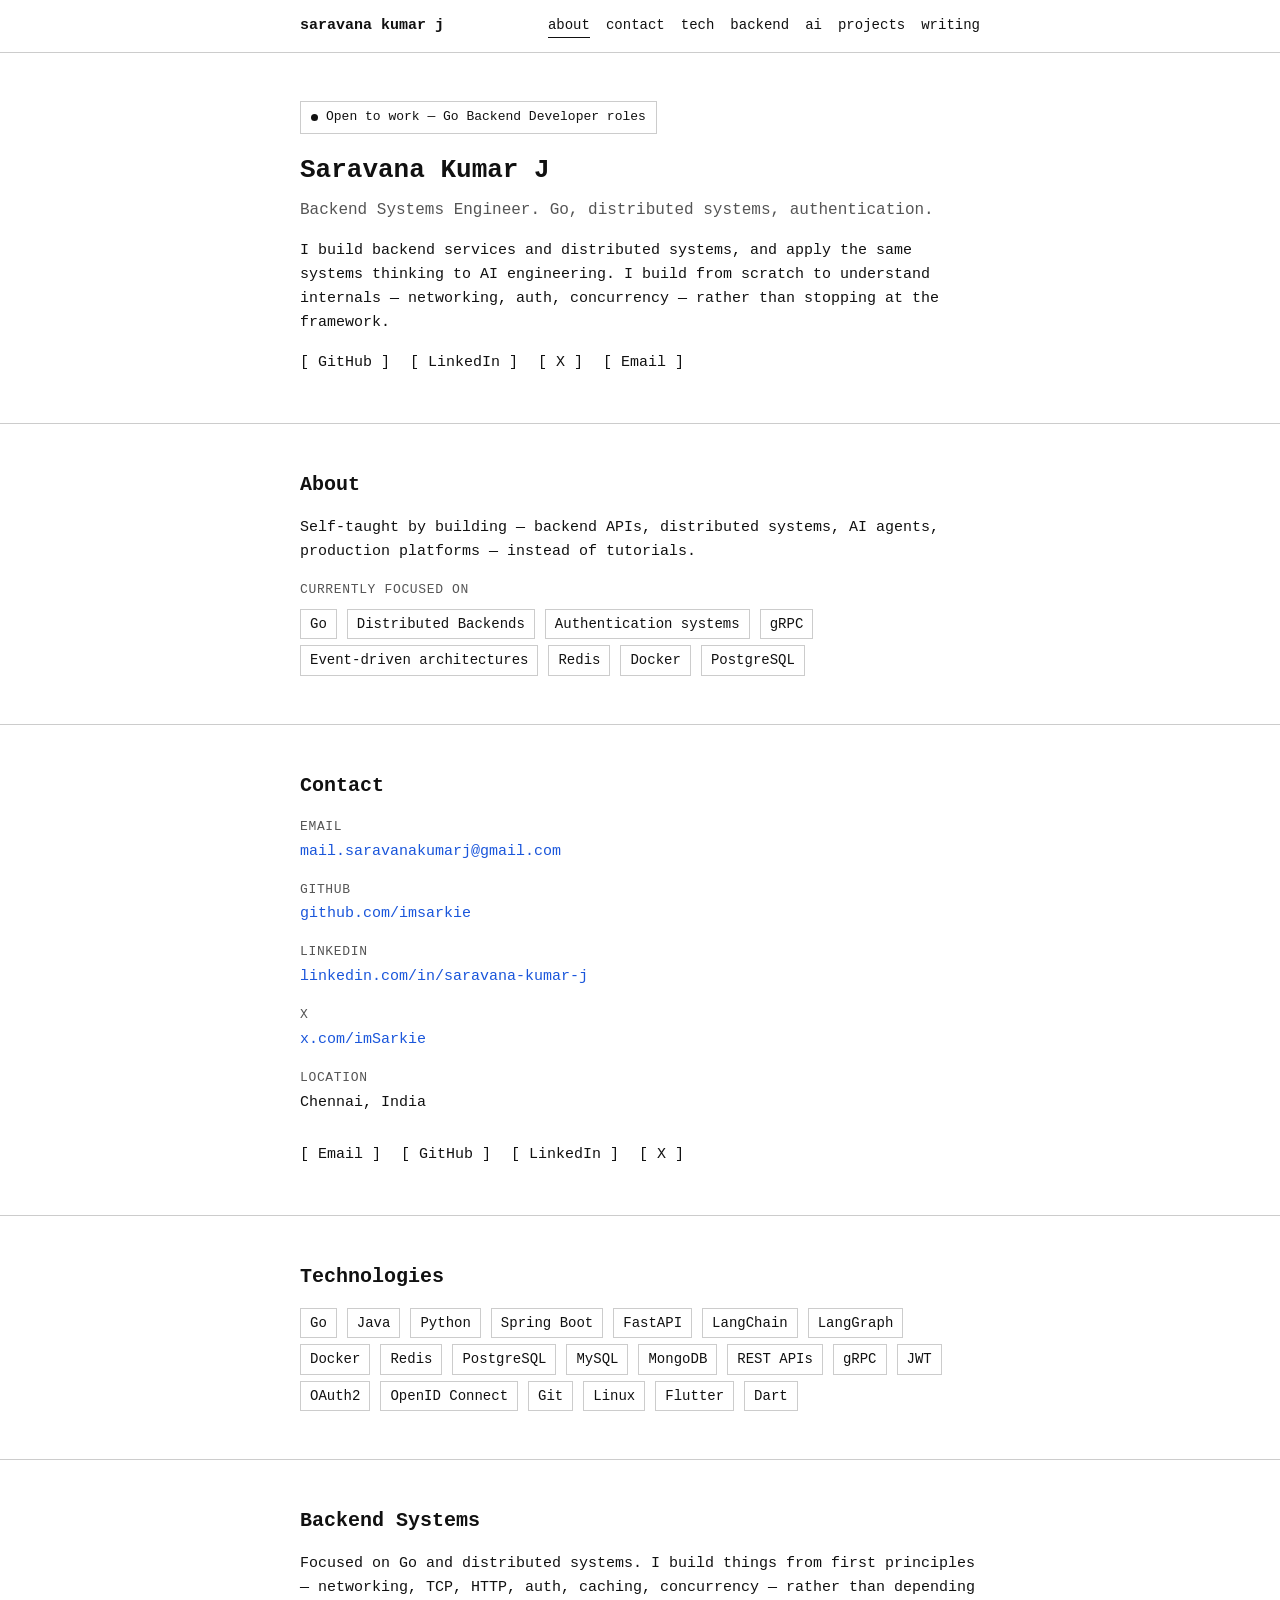
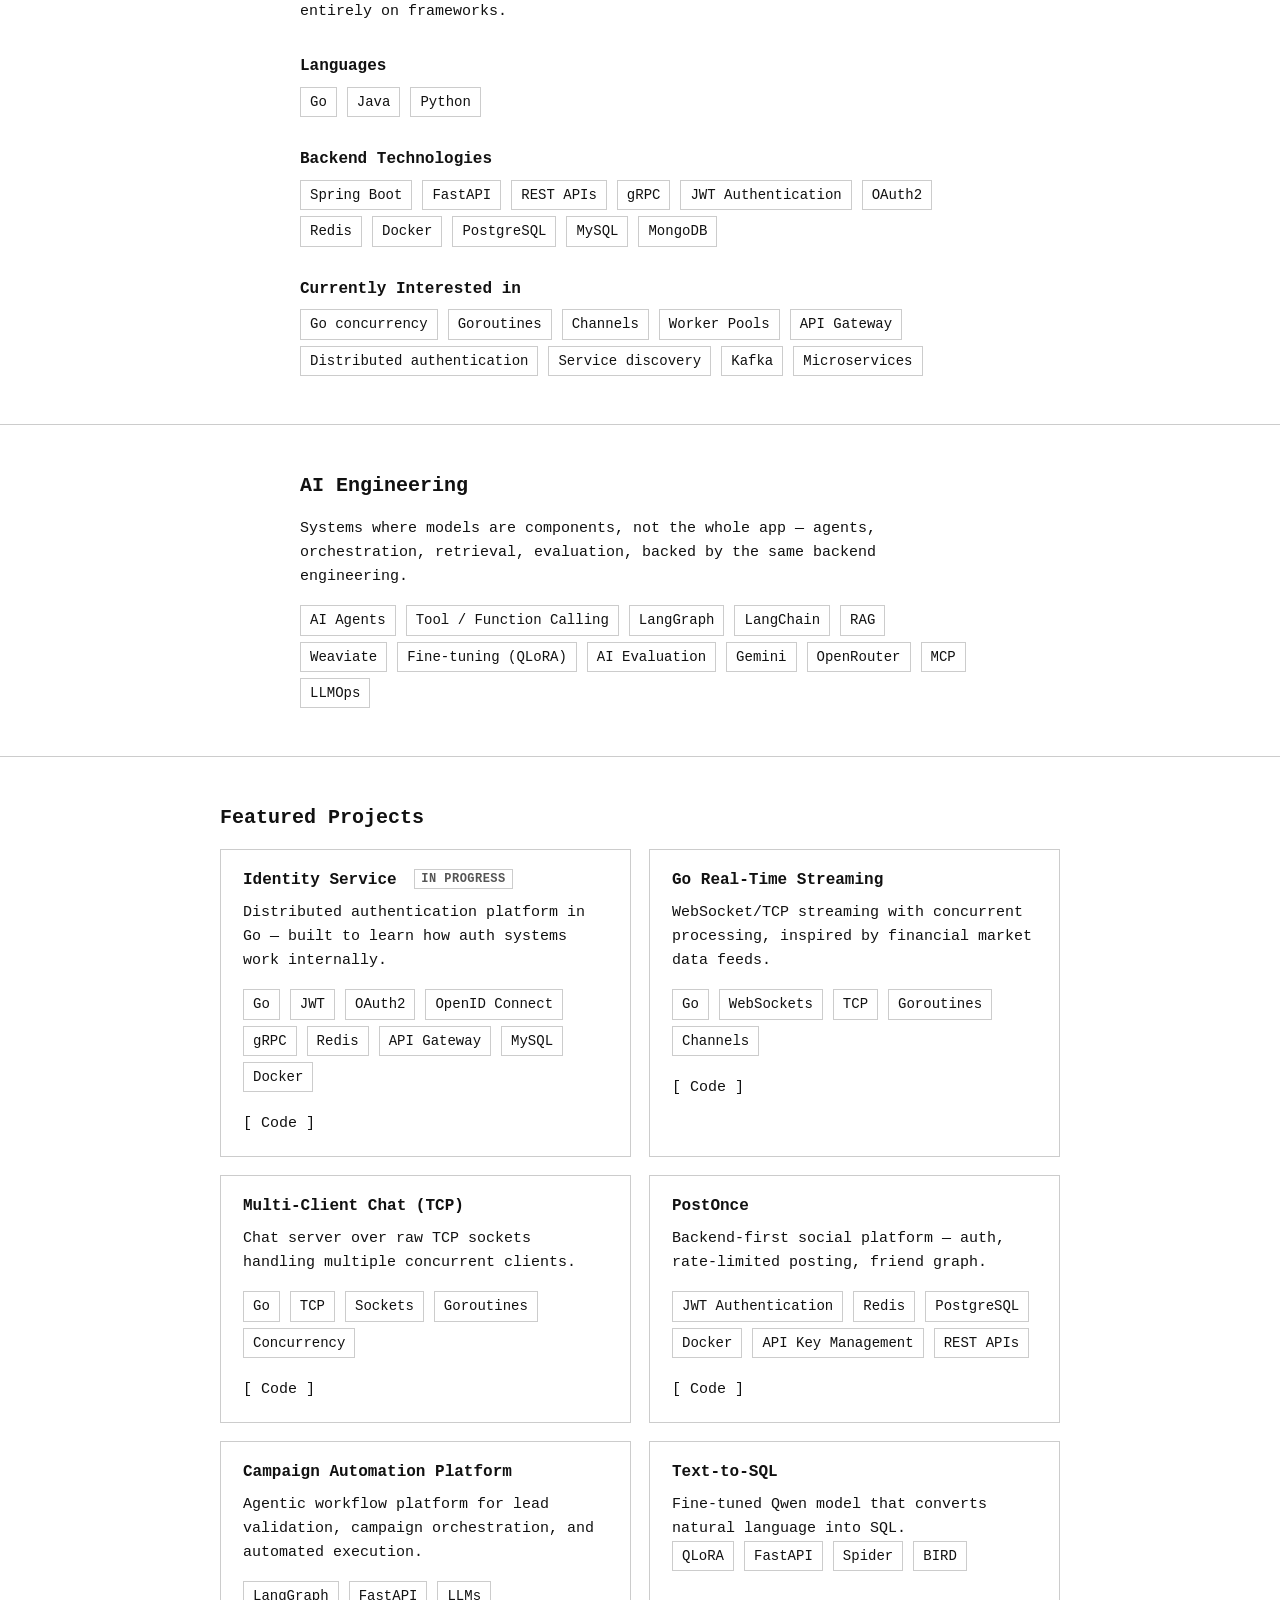
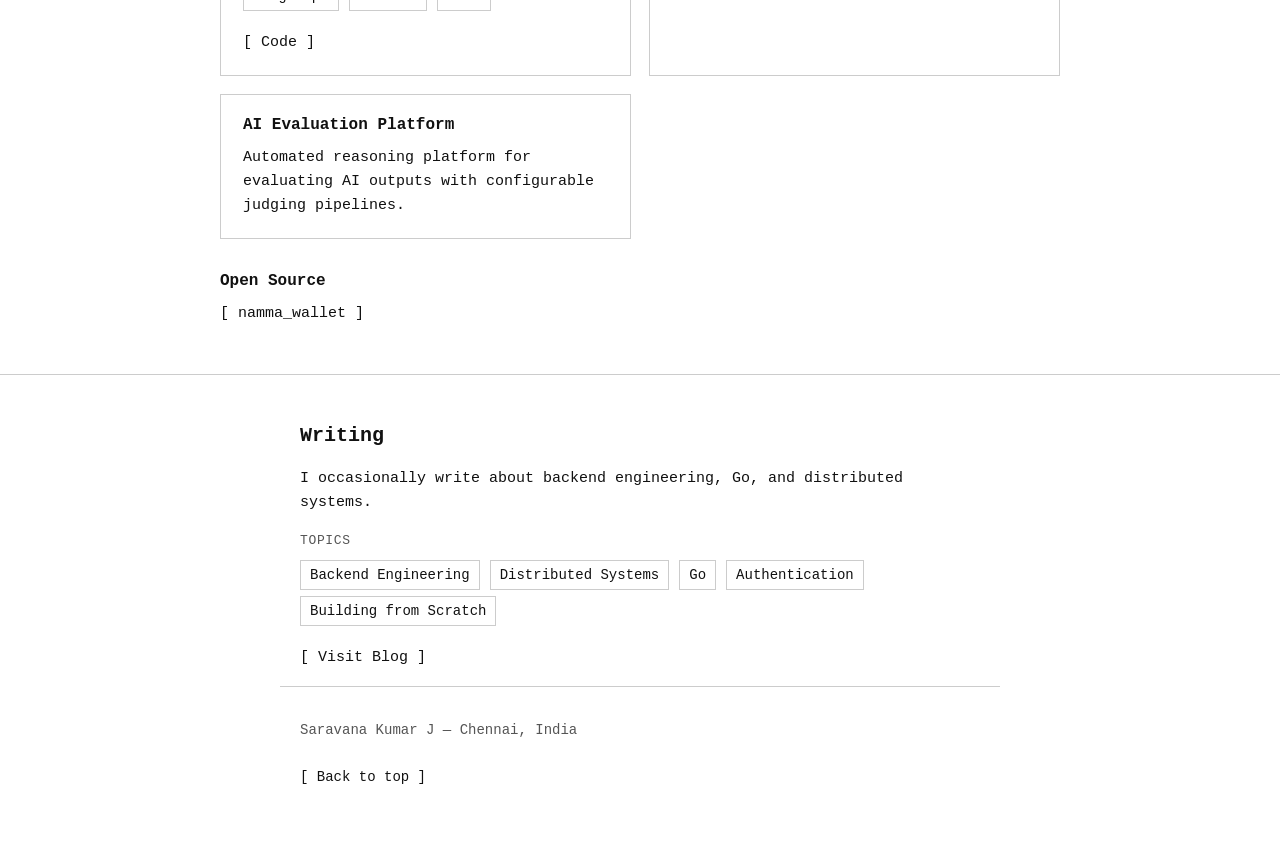
==== index.html @ 68cb5098 "first commit" ====
<!DOCTYPE html>
<html lang="en">
<head>
<meta charset="UTF-8">
<meta name="viewport" content="width=device-width, initial-scale=1.0">
<title>Saravana Kumar J — Go Backend Developer</title>
<meta name="description" content="Saravana Kumar J — Backend Systems Engineer. Open to Go Backend Developer roles.">
<link rel="stylesheet" href="styles.css">
</head>
<body>

<header class="site-header">
  <div class="wrap header-inner">
    <a href="#top" class="logo">saravana kumar j</a>
    <nav class="top-nav">
      <a href="#about">about</a>
      <a href="#contact">contact</a>
      <a href="#technologies">tech</a>
      <a href="#backend">backend</a>
      <a href="#ai-engineering">ai</a>
      <a href="#projects">projects</a>
      <a href="#writing">writing</a>
    </nav>
  </div>
</header>

<main>

  <section id="top" class="hero wrap">
    <p class="status"><span class="dot"></span>Open to work — Go Backend Developer roles</p>
    <h1>Saravana Kumar J</h1>
    <p class="lead">Backend Systems Engineer. Go, distributed systems, authentication.</p>

    <p>I build backend services and distributed systems, and apply the same systems thinking to AI engineering. I build from scratch to understand internals — networking, auth, concurrency — rather than stopping at the framework.</p>

    <p class="btn-row">
      <a class="btn" href="https://github.com/imsarkie" target="_blank" rel="noopener">[ GitHub ]</a>
      <a class="btn" href="https://linkedin.com/in/saravana-kumar-j" target="_blank" rel="noopener">[ LinkedIn ]</a>
      <a class="btn" href="https://x.com/imSarkie" target="_blank" rel="noopener">[ X ]</a>
      <a class="btn" href="mailto:mail.saravanakumarj@gmail.com">[ Email ]</a>
    </p>
  </section>

  <hr>

  <section id="about" class="wrap">
    <h2>About</h2>
    <p>Self-taught by building — backend APIs, distributed systems, AI agents, production platforms — instead of tutorials.</p>

    <p class="section-label">Currently focused on</p>
    <ul class="grid-list">
      <li>Go</li>
      <li>Distributed Backends</li>
      <li>Authentication systems</li>
      <li>gRPC</li>
      <li>Event-driven architectures</li>
      <li>Redis</li>
      <li>Docker</li>
      <li>PostgreSQL</li>
    </ul>
  </section>

  <hr>

  <section id="contact" class="wrap">
    <h2>Contact</h2>

    <dl class="contact-list">
      <dt>Email</dt>
      <dd><a href="mailto:mail.saravanakumarj@gmail.com">mail.saravanakumarj@gmail.com</a></dd>

      <dt>GitHub</dt>
      <dd><a href="https://github.com/imsarkie" target="_blank" rel="noopener">github.com/imsarkie</a></dd>

      <dt>LinkedIn</dt>
      <dd><a href="https://linkedin.com/in/saravana-kumar-j" target="_blank" rel="noopener">linkedin.com/in/saravana-kumar-j</a></dd>

      <dt>X</dt>
      <dd><a href="https://x.com/imSarkie" target="_blank" rel="noopener">x.com/imSarkie</a></dd>

      <dt>Location</dt>
      <dd>Chennai, India</dd>
    </dl>

    <p class="btn-row">
      <a class="btn" href="mailto:mail.saravanakumarj@gmail.com">[ Email ]</a>
      <a class="btn" href="https://github.com/imsarkie" target="_blank" rel="noopener">[ GitHub ]</a>
      <a class="btn" href="https://linkedin.com/in/saravana-kumar-j" target="_blank" rel="noopener">[ LinkedIn ]</a>
      <a class="btn" href="https://x.com/imSarkie" target="_blank" rel="noopener">[ X ]</a>
    </p>
  </section>

  <hr>

  <section id="technologies" class="wrap">
    <h2>Technologies</h2>
    <ul class="grid-list tech-list">
      <li>Go</li>
      <li>Java</li>
      <li>Python</li>
      <li>Spring Boot</li>
      <li>FastAPI</li>
      <li>LangChain</li>
      <li>LangGraph</li>
      <li>Docker</li>
      <li>Redis</li>
      <li>PostgreSQL</li>
      <li>MySQL</li>
      <li>MongoDB</li>
      <li>REST APIs</li>
      <li>gRPC</li>
      <li>JWT</li>
      <li>OAuth2</li>
      <li>OpenID Connect</li>
      <li>Git</li>
      <li>Linux</li>
      <li>Flutter</li>
      <li>Dart</li>
    </ul>
  </section>

  <hr>

  <section id="backend" class="wrap">
    <h2>Backend Systems</h2>
    <p>Focused on Go and distributed systems. I build things from first principles — networking, TCP, HTTP, auth, caching, concurrency — rather than depending entirely on frameworks.</p>

    <h3>Languages</h3>
    <ul class="grid-list">
      <li>Go</li>
      <li>Java</li>
      <li>Python</li>
    </ul>

    <h3>Backend Technologies</h3>
    <ul class="grid-list">
      <li>Spring Boot</li>
      <li>FastAPI</li>
      <li>REST APIs</li>
      <li>gRPC</li>
      <li>JWT Authentication</li>
      <li>OAuth2</li>
      <li>Redis</li>
      <li>Docker</li>
      <li>PostgreSQL</li>
      <li>MySQL</li>
      <li>MongoDB</li>
    </ul>

    <h3>Currently Interested in</h3>
    <ul class="grid-list">
      <li>Go concurrency</li>
      <li>Goroutines</li>
      <li>Channels</li>
      <li>Worker Pools</li>
      <li>API Gateway</li>
      <li>Distributed authentication</li>
      <li>Service discovery</li>
      <li>Kafka</li>
      <li>Microservices</li>
    </ul>
  </section>

  <hr>

  <section id="ai-engineering" class="wrap">
    <h2>AI Engineering</h2>
    <p>Systems where models are components, not the whole app — agents, orchestration, retrieval, evaluation, backed by the same backend engineering.</p>

    <ul class="grid-list">
      <li>AI Agents</li>
      <li>Tool / Function Calling</li>
      <li>LangGraph</li>
      <li>LangChain</li>
      <li>RAG</li>
      <li>Weaviate</li>
      <li>Fine-tuning (QLoRA)</li>
      <li>AI Evaluation</li>
      <li>Gemini</li>
      <li>OpenRouter</li>
      <li>MCP</li>
      <li>LLMOps</li>
    </ul>
  </section>

  <hr>

  <section id="projects" class="wrap wrap-wide">
    <h2>Featured Projects</h2>

    <div class="project-grid">
      <article class="project">
        <h3>Identity Service <span class="tag">In Progress</span></h3>
        <p>Distributed authentication platform in Go — built to learn how auth systems work internally.</p>
        <ul class="grid-list">
          <li>Go</li>
          <li>JWT</li>
          <li>OAuth2</li>
          <li>OpenID Connect</li>
          <li>gRPC</li>
          <li>Redis</li>
          <li>API Gateway</li>
          <li>MySQL</li>
          <li>Docker</li>
        </ul>
        <p class="btn-row"><a class="btn" href="https://github.com/imsarkie/go-auth-service" target="_blank" rel="noopener">[ Code ]</a></p>
      </article>

      <article class="project">
        <h3>Go Real-Time Streaming</h3>
        <p>WebSocket/TCP streaming with concurrent processing, inspired by financial market data feeds.</p>
        <ul class="grid-list">
          <li>Go</li>
          <li>WebSockets</li>
          <li>TCP</li>
          <li>Goroutines</li>
          <li>Channels</li>
        </ul>
        <p class="btn-row"><a class="btn" href="https://github.com/imsarkie/websock-market-stream" target="_blank" rel="noopener">[ Code ]</a></p>
      </article>

      <article class="project">
        <h3>Multi-Client Chat (TCP)</h3>
        <p>Chat server over raw TCP sockets handling multiple concurrent clients.</p>
        <ul class="grid-list">
          <li>Go</li>
          <li>TCP</li>
          <li>Sockets</li>
          <li>Goroutines</li>
          <li>Concurrency</li>
        </ul>
        <p class="btn-row"><a class="btn" href="https://github.com/imsarkie/multi-client-chat-TCP-based" target="_blank" rel="noopener">[ Code ]</a></p>
      </article>

      <article class="project">
        <h3>PostOnce</h3>
        <p>Backend-first social platform — auth, rate-limited posting, friend graph.</p>
        <ul class="grid-list">
          <li>JWT Authentication</li>
          <li>Redis</li>
          <li>PostgreSQL</li>
          <li>Docker</li>
          <li>API Key Management</li>
          <li>REST APIs</li>
        </ul>
        <p class="btn-row"><a class="btn" href="https://github.com/imsarkie/postonce-dev" target="_blank" rel="noopener">[ Code ]</a></p>
      </article>

      <article class="project">
        <h3>Campaign Automation Platform</h3>
        <p>Agentic workflow platform for lead validation, campaign orchestration, and automated execution.</p>
        <ul class="grid-list">
          <li>LangGraph</li>
          <li>FastAPI</li>
          <li>LLMs</li>
        </ul>
        <p class="btn-row"><a class="btn" href="https://github.com/imsarkie/campaign_mgmt_langgraph" target="_blank" rel="noopener">[ Code ]</a></p>
      </article>

      <article class="project">
        <h3>Text-to-SQL</h3>
        <p>Fine-tuned Qwen model that converts natural language into SQL.</p>
        <ul class="grid-list">
          <li>QLoRA</li>
          <li>FastAPI</li>
          <li>Spider</li>
          <li>BIRD</li>
        </ul>
      </article>

      <article class="project">
        <h3>AI Evaluation Platform</h3>
        <p>Automated reasoning platform for evaluating AI outputs with configurable judging pipelines.</p>
      </article>
    </div>

    <h3>Open Source</h3>
    <p class="btn-row"><a class="btn" href="https://github.com/imsarkie/namma_wallet" target="_blank" rel="noopener">[ namma_wallet ]</a></p>
  </section>

  <hr>

  <section id="writing" class="wrap">
    <h2>Writing</h2>
    <p>I occasionally write about backend engineering, Go, and distributed systems.</p>

    <p class="section-label">Topics</p>
    <ul class="grid-list">
      <li>Backend Engineering</li>
      <li>Distributed Systems</li>
      <li>Go</li>
      <li>Authentication</li>
      <li>Building from Scratch</li>
    </ul>

    <p class="btn-row">
      <!-- TODO: replace href with your blog URL -->
      <a class="btn" href="#" target="_blank" rel="noopener">[ Visit Blog ]</a>
    </p>
  </section>

</main>

<footer class="site-footer wrap">
  <p>Saravana Kumar J — Chennai, India</p>
  <p><a class="btn" href="#top">[ Back to top ]</a></p>
</footer>

<script src="script.js"></script>
</body>
</html>
---- styles.css ----
/* ---- Base ---- */

:root {
  --text: #111111;
  --muted: #555555;
  --bg: #ffffff;
  --line: #cccccc;
  --link: #1a56db;
  --link-hover: #143f9e;
  --max-width: 720px;
}

* {
  box-sizing: border-box;
}

html {
  scroll-behavior: smooth;
}

body {
  margin: 0;
  background: var(--bg);
  color: var(--text);
  font-family: "JetBrainsMono Nerd Font", "JetBrains Mono", "JetBrainsMono NF", ui-monospace, monospace;
  font-size: 15px;
  line-height: 1.6;
  -webkit-font-smoothing: antialiased;
}

.wrap {
  max-width: var(--max-width);
  margin: 0 auto;
  padding: 0 20px;
}

.wrap-wide {
  max-width: 880px;
}

hr {
  border: none;
  border-top: 1px solid var(--line);
  margin: 48px 0;
}

/* ---- Header ---- */

.site-header {
  border-bottom: 1px solid var(--line);
  position: sticky;
  top: 0;
  background: var(--bg);
  z-index: 10;
}

.header-inner {
  display: flex;
  flex-wrap: wrap;
  align-items: center;
  justify-content: space-between;
  padding-top: 14px;
  padding-bottom: 14px;
  gap: 10px;
}

.logo {
  font-weight: bold;
  color: var(--text);
  text-decoration: none;
}

.top-nav {
  display: flex;
  flex-wrap: wrap;
  gap: 16px;
}

.top-nav a {
  color: var(--text);
  text-decoration: none;
  font-size: 14px;
  border-bottom: 1px solid transparent;
}

.top-nav a:hover {
  border-bottom: 1px solid var(--text);
}

/* ---- Typography ---- */

h1, h2, h3, h4 {
  font-weight: bold;
  line-height: 1.3;
  margin-top: 0;
}

h1 {
  font-size: 26px;
  margin-bottom: 10px;
}

h2 {
  font-size: 20px;
  margin-bottom: 18px;
}

h3 {
  font-size: 16px;
  margin-top: 32px;
  margin-bottom: 10px;
}

h4 {
  font-size: 15px;
  margin-bottom: 8px;
}

p {
  margin: 0 0 16px 0;
}

.status {
  display: inline-flex;
  align-items: center;
  gap: 8px;
  font-size: 13px;
  border: 1px solid var(--line);
  padding: 5px 10px;
  margin-bottom: 20px;
}

.status .dot {
  width: 7px;
  height: 7px;
  border-radius: 50%;
  background: var(--text);
  flex-shrink: 0;
}

.lead {
  font-size: 16px;
  color: var(--muted);
}

.section-label {
  font-size: 13px;
  text-transform: uppercase;
  letter-spacing: 0.05em;
  color: var(--muted);
  margin-bottom: 8px;
}

a {
  color: var(--link);
  text-decoration: none;
}

a:hover {
  color: var(--link-hover);
  text-decoration: underline;
}

/* ---- Lists ---- */

ul {
  margin: 0 0 16px 0;
  padding-left: 20px;
}

li {
  margin-bottom: 4px;
}

.grid-list {
  display: flex;
  flex-wrap: wrap;
  gap: 6px 10px;
  list-style: none;
  padding-left: 0;
  margin-bottom: 20px;
}

.grid-list li {
  border: 1px solid var(--line);
  padding: 3px 9px;
  font-size: 14px;
  margin-bottom: 0;
}

.tech-list li {
  font-size: 14px;
}

/* ---- Sections ---- */

section {
  padding: 32px 0;
}

.hero {
  padding-top: 48px;
}

/* ---- Projects ---- */

.project-grid {
  display: grid;
  grid-template-columns: repeat(2, 1fr);
  gap: 18px;
}

.project {
  border: 1px solid var(--line);
  padding: 20px 22px;
  transition: box-shadow 0.18s ease, transform 0.18s ease, border-color 0.18s ease;
}

.project:hover,
.project:focus-within {
  box-shadow: 0 8px 20px rgba(0, 0, 0, 0.08);
  transform: translateY(-3px);
  border-color: var(--text);
}

.project h3 {
  margin-top: 0;
}

.project p:last-of-type {
  margin-bottom: 0;
}

.project .grid-list:last-child {
  margin-bottom: 0;
}

@media (max-width: 640px) {
  .project-grid {
    grid-template-columns: 1fr;
  }
}

.tag {
  font-size: 12px;
  text-transform: uppercase;
  letter-spacing: 0.04em;
  color: var(--muted);
  border: 1px solid var(--line);
  padding: 2px 6px;
  margin-left: 8px;
  vertical-align: middle;
}

/* ---- Buttons ---- */

.btn-row {
  display: flex;
  flex-wrap: wrap;
  gap: 12px 20px;
}

.btn {
  color: var(--text);
  text-decoration: none;
  white-space: nowrap;
}

.btn:hover {
  text-decoration: underline;
}

/* ---- Contact ---- */

.contact-list {
  margin: 0 0 28px 0;
}

.contact-list dt {
  font-size: 13px;
  text-transform: uppercase;
  letter-spacing: 0.05em;
  color: var(--muted);
  margin-top: 16px;
}

.contact-list dt:first-child {
  margin-top: 0;
}

.contact-list dd {
  margin: 2px 0 0 0;
}

/* ---- Footer ---- */

.site-footer {
  border-top: 1px solid var(--line);
  padding: 32px 20px 60px;
  color: var(--muted);
  font-size: 14px;
}

.site-footer .btn {
  margin-top: 8px;
  display: inline-block;
}

/* ---- Scroll offset for sticky header ---- */

section[id], main [id] {
  scroll-margin-top: 70px;
}

/* ---- Responsive ---- */

@media (max-width: 600px) {
  .top-nav {
    gap: 10px;
  }

  .top-nav a {
    font-size: 13px;
  }

  h1 {
    font-size: 26px;
  }
}
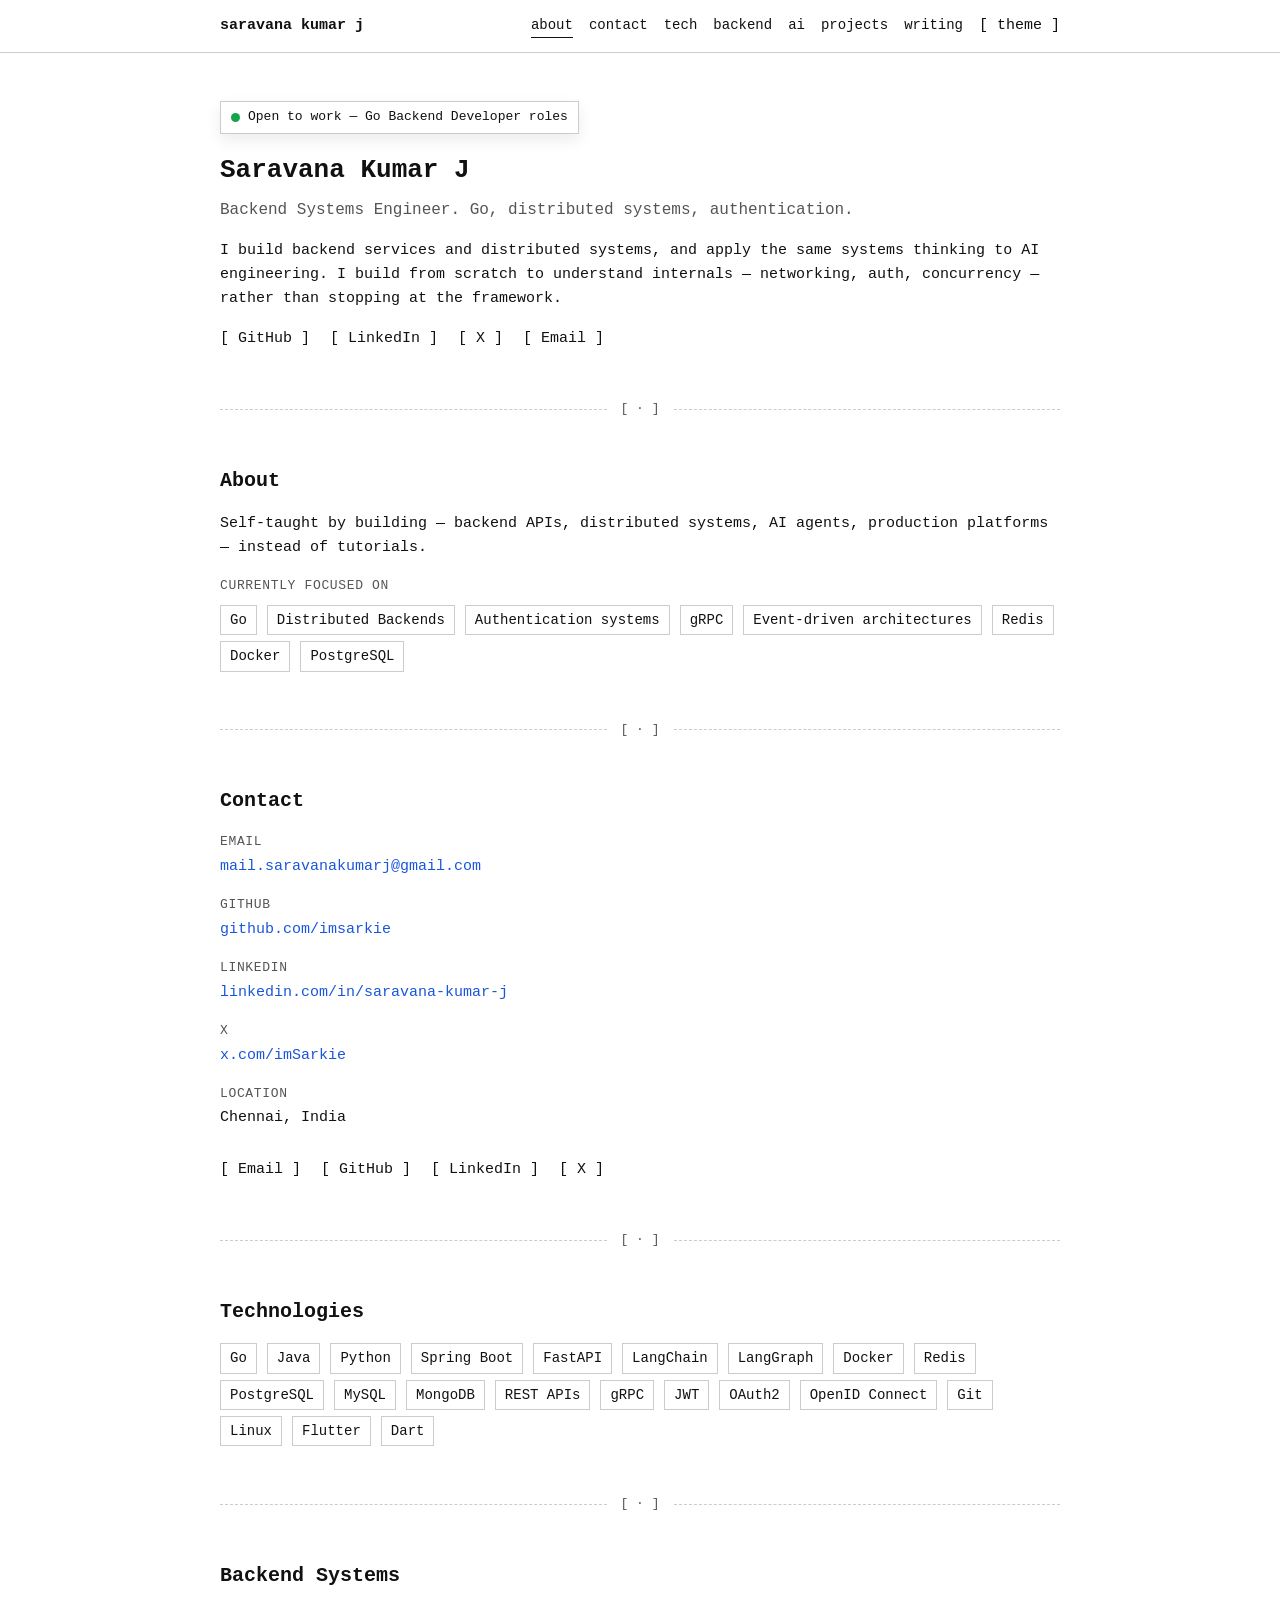
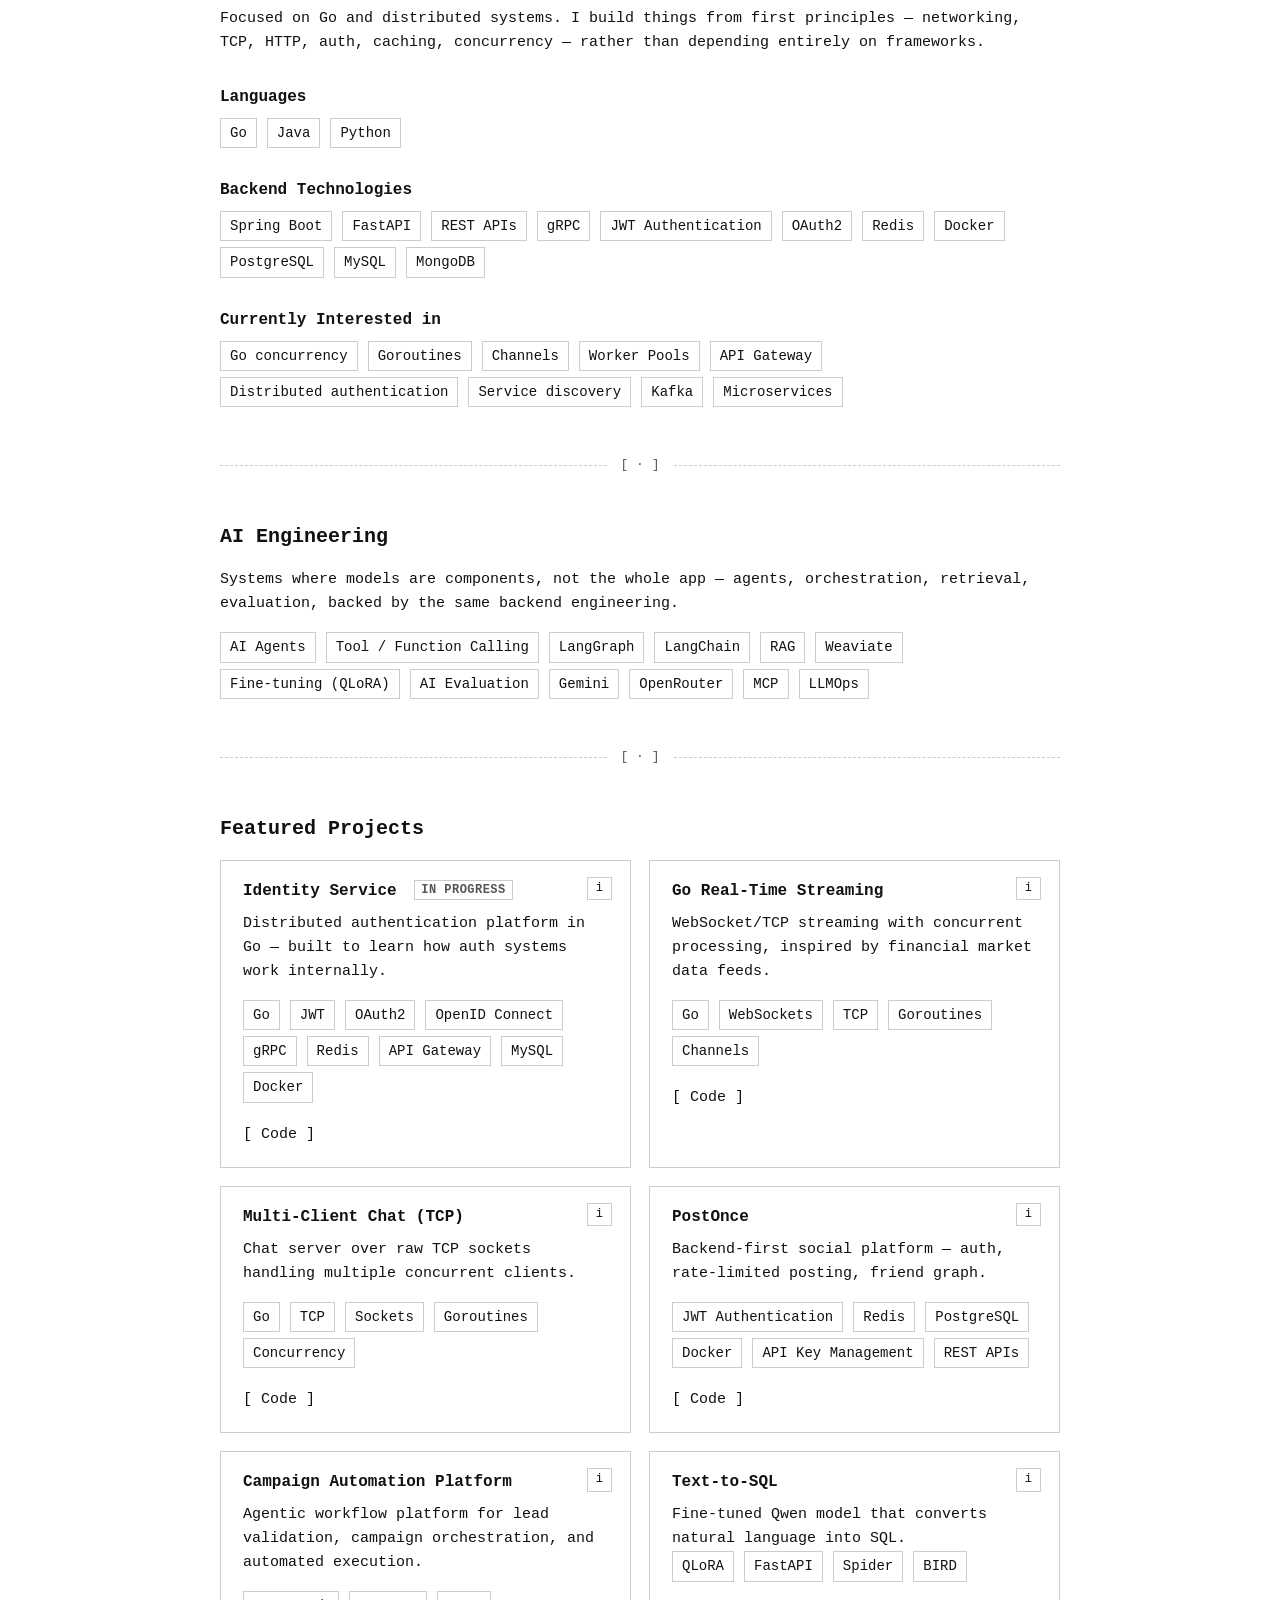
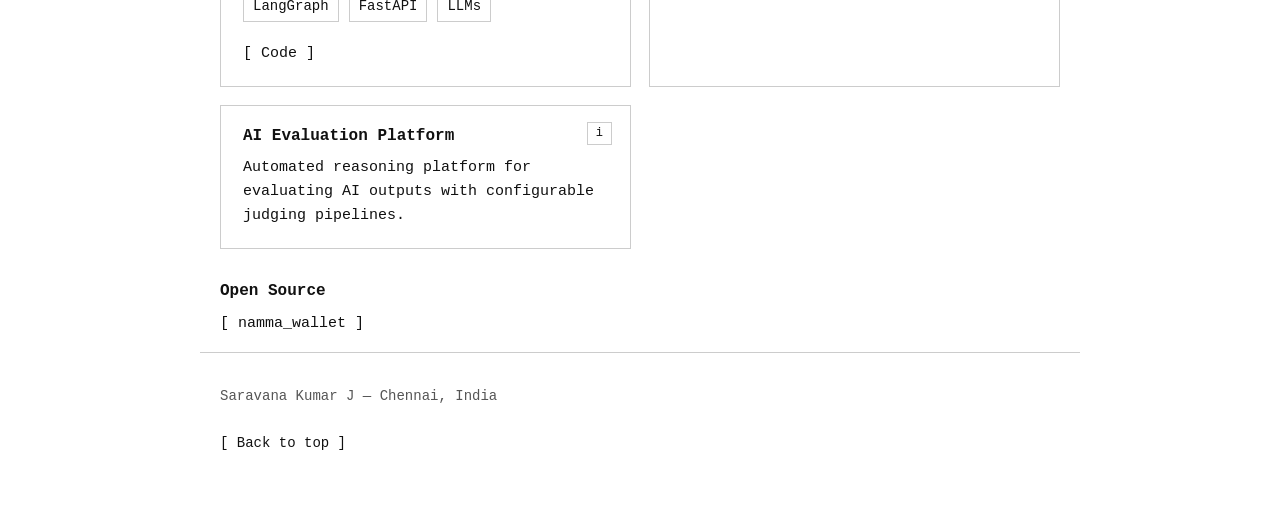
==== commit b388b2c6: "ui update" ====
--- a/index.html
+++ b/index.html
@@ -3,9 +3,20 @@
 <head>
 <meta charset="UTF-8">
 <meta name="viewport" content="width=device-width, initial-scale=1.0">
-<title>Saravana Kumar J — Go Backend Developer</title>
+<title>Me - Saravana Kumar J [Open to Work]</title>
 <meta name="description" content="Saravana Kumar J — Backend Systems Engineer. Open to Go Backend Developer roles.">
 <link rel="stylesheet" href="styles.css">
+<script>
+  (function () {
+    try {
+      var stored = localStorage.getItem("theme");
+      var theme = stored === "light" || stored === "dark"
+        ? stored
+        : (window.matchMedia("(prefers-color-scheme: dark)").matches ? "dark" : "light");
+      document.documentElement.setAttribute("data-theme", theme);
+    } catch (e) {}
+  })();
+</script>
 </head>
 <body>
 
@@ -19,7 +30,8 @@
       <a href="#backend">backend</a>
       <a href="#ai-engineering">ai</a>
       <a href="#projects">projects</a>
-      <a href="#writing">writing</a>
+      <a href="writing.html">writing</a>
+      <button type="button" id="theme-toggle" class="btn theme-toggle" aria-label="Toggle dark mode">[ theme ]</button>
     </nav>
   </div>
 </header>
@@ -41,7 +53,7 @@
     </p>
   </section>
 
-  <hr>
+  <div class="divider"><span>[ · ]</span></div>
 
   <section id="about" class="wrap">
     <h2>About</h2>
@@ -60,7 +72,7 @@
     </ul>
   </section>
 
-  <hr>
+  <div class="divider"><span>[ · ]</span></div>
 
   <section id="contact" class="wrap">
     <h2>Contact</h2>
@@ -90,7 +102,7 @@
     </p>
   </section>
 
-  <hr>
+  <div class="divider"><span>[ · ]</span></div>
 
   <section id="technologies" class="wrap">
     <h2>Technologies</h2>
@@ -119,7 +131,7 @@
     </ul>
   </section>
 
-  <hr>
+  <div class="divider"><span>[ · ]</span></div>
 
   <section id="backend" class="wrap">
     <h2>Backend Systems</h2>
@@ -161,7 +173,7 @@
     </ul>
   </section>
 
-  <hr>
+  <div class="divider"><span>[ · ]</span></div>
 
   <section id="ai-engineering" class="wrap">
     <h2>AI Engineering</h2>
@@ -183,14 +195,15 @@
     </ul>
   </section>
 
-  <hr>
-
-  <section id="projects" class="wrap wrap-wide">
+  <div class="divider"><span>[ · ]</span></div>
+
+  <section id="projects" class="wrap">
     <h2>Featured Projects</h2>
 
     <div class="project-grid">
-      <article class="project">
+      <article class="project" data-detail="Implements the OAuth2 and OpenID Connect flows directly instead of relying on a hosted identity provider — authorization code flow, token issuance, and refresh rotation. Redis backs short-lived session and token-blacklist lookups; MySQL stores user and client records. Services talk to each other over gRPC behind an API gateway that handles routing and token verification.">
         <h3>Identity Service <span class="tag">In Progress</span></h3>
+        <button type="button" class="project-info-btn" aria-label="View project details">i</button>
         <p>Distributed authentication platform in Go — built to learn how auth systems work internally.</p>
         <ul class="grid-list">
           <li>Go</li>
@@ -206,8 +219,9 @@
         <p class="btn-row"><a class="btn" href="https://github.com/imsarkie/go-auth-service" target="_blank" rel="noopener">[ Code ]</a></p>
       </article>
 
-      <article class="project">
+      <article class="project" data-detail="Each client connection runs on its own goroutine, with channels fanning data out from a central broadcaster without blocking readers. The WebSocket layer sits on top of a raw TCP listener, modeled after how exchange market-data feeds push continuous ticks to many subscribers concurrently.">
         <h3>Go Real-Time Streaming</h3>
+        <button type="button" class="project-info-btn" aria-label="View project details">i</button>
         <p>WebSocket/TCP streaming with concurrent processing, inspired by financial market data feeds.</p>
         <ul class="grid-list">
           <li>Go</li>
@@ -219,8 +233,9 @@
         <p class="btn-row"><a class="btn" href="https://github.com/imsarkie/websock-market-stream" target="_blank" rel="noopener">[ Code ]</a></p>
       </article>
 
-      <article class="project">
+      <article class="project" data-detail="A bare TCP socket server — no HTTP or WebSocket framing — that accepts connections and spins up a goroutine per client to read and broadcast messages concurrently. Built to understand connection handling and concurrent I/O at the socket level before reaching for higher-level abstractions.">
         <h3>Multi-Client Chat (TCP)</h3>
+        <button type="button" class="project-info-btn" aria-label="View project details">i</button>
         <p>Chat server over raw TCP sockets handling multiple concurrent clients.</p>
         <ul class="grid-list">
           <li>Go</li>
@@ -232,8 +247,9 @@
         <p class="btn-row"><a class="btn" href="https://github.com/imsarkie/multi-client-chat-TCP-based" target="_blank" rel="noopener">[ Code ]</a></p>
       </article>
 
-      <article class="project">
+      <article class="project" data-detail="A REST API backed by PostgreSQL for the friend graph and post history, with Redis enforcing the daily posting limit and caching API key lookups. JWT handles session auth; a separate API key layer handles service-to-service and third-party access.">
         <h3>PostOnce</h3>
+        <button type="button" class="project-info-btn" aria-label="View project details">i</button>
         <p>Backend-first social platform — auth, rate-limited posting, friend graph.</p>
         <ul class="grid-list">
           <li>JWT Authentication</li>
@@ -246,8 +262,9 @@
         <p class="btn-row"><a class="btn" href="https://github.com/imsarkie/postonce-dev" target="_blank" rel="noopener">[ Code ]</a></p>
       </article>
 
-      <article class="project">
+      <article class="project" data-detail="A LangGraph state machine drives the workflow — lead validation, segmentation, and communication planning — as distinct graph nodes with retries and branching, rather than one long prompt. FastAPI exposes it as a service that orchestrates the LLM calls and hands off to execution once a plan is approved.">
         <h3>Campaign Automation Platform</h3>
+        <button type="button" class="project-info-btn" aria-label="View project details">i</button>
         <p>Agentic workflow platform for lead validation, campaign orchestration, and automated execution.</p>
         <ul class="grid-list">
           <li>LangGraph</li>
@@ -257,8 +274,9 @@
         <p class="btn-row"><a class="btn" href="https://github.com/imsarkie/campaign_mgmt_langgraph" target="_blank" rel="noopener">[ Code ]</a></p>
       </article>
 
-      <article class="project">
+      <article class="project" data-detail="Qwen2.5 Coder fine-tuned with QLoRA — low-rank adapters over a quantized base model, so it's trainable on a single GPU — on the Spider and BIRD text-to-SQL datasets. Served behind a FastAPI inference endpoint that takes a natural-language question plus schema and returns an executable SQL query.">
         <h3>Text-to-SQL</h3>
+        <button type="button" class="project-info-btn" aria-label="View project details">i</button>
         <p>Fine-tuned Qwen model that converts natural language into SQL.</p>
         <ul class="grid-list">
           <li>QLoRA</li>
@@ -268,35 +286,19 @@
         </ul>
       </article>
 
-      <article class="project">
+      <article class="project" data-detail="Runs model outputs through a configurable judging pipeline — a second LLM call scores responses against a rubric and produces a reasoning trace explaining why a given score was assigned, rather than a single opaque number.">
         <h3>AI Evaluation Platform</h3>
+        <button type="button" class="project-info-btn" aria-label="View project details">i</button>
         <p>Automated reasoning platform for evaluating AI outputs with configurable judging pipelines.</p>
       </article>
     </div>
+
+    <aside class="project-detail" id="project-detail">
+      <p class="project-detail-hint">Hover a project for details →</p>
+    </aside>
 
     <h3>Open Source</h3>
     <p class="btn-row"><a class="btn" href="https://github.com/imsarkie/namma_wallet" target="_blank" rel="noopener">[ namma_wallet ]</a></p>
-  </section>
-
-  <hr>
-
-  <section id="writing" class="wrap">
-    <h2>Writing</h2>
-    <p>I occasionally write about backend engineering, Go, and distributed systems.</p>
-
-    <p class="section-label">Topics</p>
-    <ul class="grid-list">
-      <li>Backend Engineering</li>
-      <li>Distributed Systems</li>
-      <li>Go</li>
-      <li>Authentication</li>
-      <li>Building from Scratch</li>
-    </ul>
-
-    <p class="btn-row">
-      <!-- TODO: replace href with your blog URL -->
-      <a class="btn" href="#" target="_blank" rel="noopener">[ Visit Blog ]</a>
-    </p>
   </section>
 
 </main>
@@ -306,6 +308,10 @@
   <p><a class="btn" href="#top">[ Back to top ]</a></p>
 </footer>
 
+<div class="modal-overlay" id="project-modal" hidden>
+  <div class="modal" role="dialog" aria-modal="true" id="project-modal-content"></div>
+</div>
+
 <script src="script.js"></script>
 </body>
 </html>
--- a/styles.css
+++ b/styles.css
@@ -7,7 +7,24 @@
   --line: #cccccc;
   --link: #1a56db;
   --link-hover: #143f9e;
-  --max-width: 720px;
+  --accent-green: #16a34a;
+  --shadow-sm: rgba(0, 0, 0, 0.08);
+  --shadow-md: rgba(0, 0, 0, 0.10);
+  --max-width: 880px;
+  color-scheme: light;
+}
+
+:root[data-theme="dark"] {
+  --text: #f2f2f2;
+  --muted: #a3a3a3;
+  --bg: #0f0f10;
+  --line: #333333;
+  --link: #6fa1ff;
+  --link-hover: #9dc0ff;
+  --accent-green: #22c55e;
+  --shadow-sm: rgba(255, 255, 255, 0.06);
+  --shadow-md: rgba(255, 255, 255, 0.10);
+  color-scheme: dark;
 }
 
 * {
@@ -16,6 +33,7 @@
 
 html {
   scroll-behavior: smooth;
+  background: var(--bg);
 }
 
 body {
@@ -26,6 +44,7 @@
   font-size: 15px;
   line-height: 1.6;
   -webkit-font-smoothing: antialiased;
+  transition: background-color 0.2s ease, color 0.2s ease;
 }
 
 .wrap {
@@ -34,14 +53,23 @@
   padding: 0 20px;
 }
 
-.wrap-wide {
-  max-width: 880px;
-}
-
-hr {
-  border: none;
-  border-top: 1px solid var(--line);
-  margin: 48px 0;
+.divider {
+  display: flex;
+  align-items: center;
+  gap: 14px;
+  max-width: var(--max-width);
+  margin: 48px auto;
+  padding: 0 20px;
+  color: var(--muted);
+  font-size: 13px;
+  user-select: none;
+}
+
+.divider::before,
+.divider::after {
+  content: "";
+  flex: 1;
+  border-top: 1px dashed var(--line);
 }
 
 /* ---- Header ---- */
@@ -52,6 +80,11 @@
   top: 0;
   background: var(--bg);
   z-index: 10;
+  transition: transform 0.25s ease, background-color 0.2s ease;
+}
+
+.site-header.nav-hidden {
+  transform: translateY(-100%);
 }
 
 .header-inner {
@@ -83,8 +116,19 @@
   border-bottom: 1px solid transparent;
 }
 
-.top-nav a:hover {
+.top-nav a:hover,
+.top-nav a.active {
+  color: var(--text);
+  text-decoration: none;
   border-bottom: 1px solid var(--text);
+}
+
+.theme-toggle {
+  background: none;
+  border: none;
+  cursor: pointer;
+  font: inherit;
+  font-size: 14px;
 }
 
 /* ---- Typography ---- */
@@ -128,14 +172,49 @@
   border: 1px solid var(--line);
   padding: 5px 10px;
   margin-bottom: 20px;
+  box-shadow: 0 6px 16px var(--shadow-sm);
 }
 
 .status .dot {
-  width: 7px;
-  height: 7px;
+  position: relative;
+  width: 9px;
+  height: 9px;
   border-radius: 50%;
-  background: var(--text);
+  background: var(--accent-green);
   flex-shrink: 0;
+  animation: dot-blink 1.2s ease-in-out infinite;
+}
+
+.status .dot::after {
+  content: "";
+  position: absolute;
+  inset: -6px;
+  border-radius: 50%;
+  border: 2px solid var(--accent-green);
+  opacity: 0;
+  animation: dot-ping 1.2s ease-in-out infinite;
+}
+
+@keyframes dot-blink {
+  0%, 100% {
+    background: var(--accent-green);
+    transform: scale(1);
+  }
+  50% {
+    background: var(--text);
+    transform: scale(0.65);
+  }
+}
+
+@keyframes dot-ping {
+  0% {
+    transform: scale(0.6);
+    opacity: 0.7;
+  }
+  70%, 100% {
+    transform: scale(1.9);
+    opacity: 0;
+  }
 }
 
 .lead {
@@ -186,6 +265,19 @@
   padding: 3px 9px;
   font-size: 14px;
   margin-bottom: 0;
+  transition: box-shadow 0.18s ease, transform 0.18s ease, border-color 0.18s ease;
+}
+
+.grid-list li:hover {
+  box-shadow: 0 6px 14px var(--shadow-md);
+  transform: translateY(-2px);
+  border-color: var(--text);
+}
+
+.project .grid-list li:hover {
+  box-shadow: none;
+  transform: none;
+  border-color: var(--line);
 }
 
 .tech-list li {
@@ -211,14 +303,45 @@
 }
 
 .project {
+  position: relative;
   border: 1px solid var(--line);
   padding: 20px 22px;
   transition: box-shadow 0.18s ease, transform 0.18s ease, border-color 0.18s ease;
 }
 
+.project-info-btn {
+  display: none;
+  position: absolute;
+  top: 16px;
+  right: 18px;
+  border: 1px solid var(--line);
+  background: none;
+  color: var(--text);
+  font-family: inherit;
+  font-size: 12px;
+  line-height: 1.6;
+  padding: 1px 8px;
+  cursor: pointer;
+  transition: border-color 0.18s ease;
+}
+
+.project-info-btn:hover {
+  border-color: var(--text);
+}
+
+@media (max-width: 1679px) {
+  .project-info-btn {
+    display: inline-block;
+  }
+
+  .project h3 {
+    padding-right: 26px;
+  }
+}
+
 .project:hover,
 .project:focus-within {
-  box-shadow: 0 8px 20px rgba(0, 0, 0, 0.08);
+  box-shadow: 0 8px 20px var(--shadow-sm);
   transform: translateY(-3px);
   border-color: var(--text);
 }
@@ -239,6 +362,97 @@
   .project-grid {
     grid-template-columns: 1fr;
   }
+}
+
+.project-detail {
+  display: none;
+  position: fixed;
+  top: 50%;
+  right: calc(25vw - (var(--max-width) / 4) - 160px);
+  transform: translateY(-50%);
+  width: 320px;
+  max-height: 65vh;
+  overflow-y: auto;
+  border: 1px solid var(--line);
+  background: var(--bg);
+  padding: 18px 20px;
+  font-size: 13px;
+  box-shadow: 0 8px 24px var(--shadow-sm);
+  opacity: 0;
+  pointer-events: none;
+  z-index: 5;
+  transition: opacity 0.2s ease, background-color 0.2s ease, border-color 0.2s ease;
+}
+
+.project-detail::before {
+  content: "";
+  position: absolute;
+  left: -6px;
+  top: 50%;
+  width: 10px;
+  height: 10px;
+  margin-top: -5px;
+  background: var(--bg);
+  border-left: 1px solid var(--line);
+  border-bottom: 1px solid var(--line);
+  transform: rotate(45deg);
+  transition: background-color 0.2s ease, border-color 0.2s ease;
+}
+
+.project-detail.visible {
+  opacity: 1;
+  pointer-events: auto;
+}
+
+.project-detail-hint {
+  color: var(--muted);
+  margin: 0;
+}
+
+.project-detail h3 {
+  margin-top: 0;
+}
+
+.project-detail-extra {
+  color: var(--muted);
+}
+
+@media (min-width: 1680px) {
+  .project-detail {
+    display: block;
+  }
+}
+
+/* ---- Project detail modal (narrow screens) ---- */
+
+.modal-overlay {
+  position: fixed;
+  inset: 0;
+  background: rgba(0, 0, 0, 0.5);
+  display: flex;
+  align-items: center;
+  justify-content: center;
+  padding: 24px;
+  z-index: 50;
+}
+
+.modal-overlay[hidden] {
+  display: none;
+}
+
+.modal {
+  width: 100%;
+  max-width: 460px;
+  max-height: 80vh;
+  overflow-y: auto;
+  border: 1px solid var(--line);
+  background: var(--bg);
+  padding: 22px 24px;
+  box-shadow: 0 12px 32px var(--shadow-sm);
+}
+
+.modal h3 {
+  margin-top: 0;
 }
 
 .tag {
@@ -270,6 +484,26 @@
   text-decoration: underline;
 }
 
+button.btn {
+  background: none;
+  border: none;
+  padding: 0;
+  font: inherit;
+  cursor: pointer;
+}
+
+.modal-actions {
+  display: flex;
+  align-items: center;
+  justify-content: space-between;
+  margin-top: 18px;
+  margin-bottom: 0;
+}
+
+.modal-actions.solo {
+  justify-content: flex-end;
+}
+
 /* ---- Contact ---- */
 
 .contact-list {
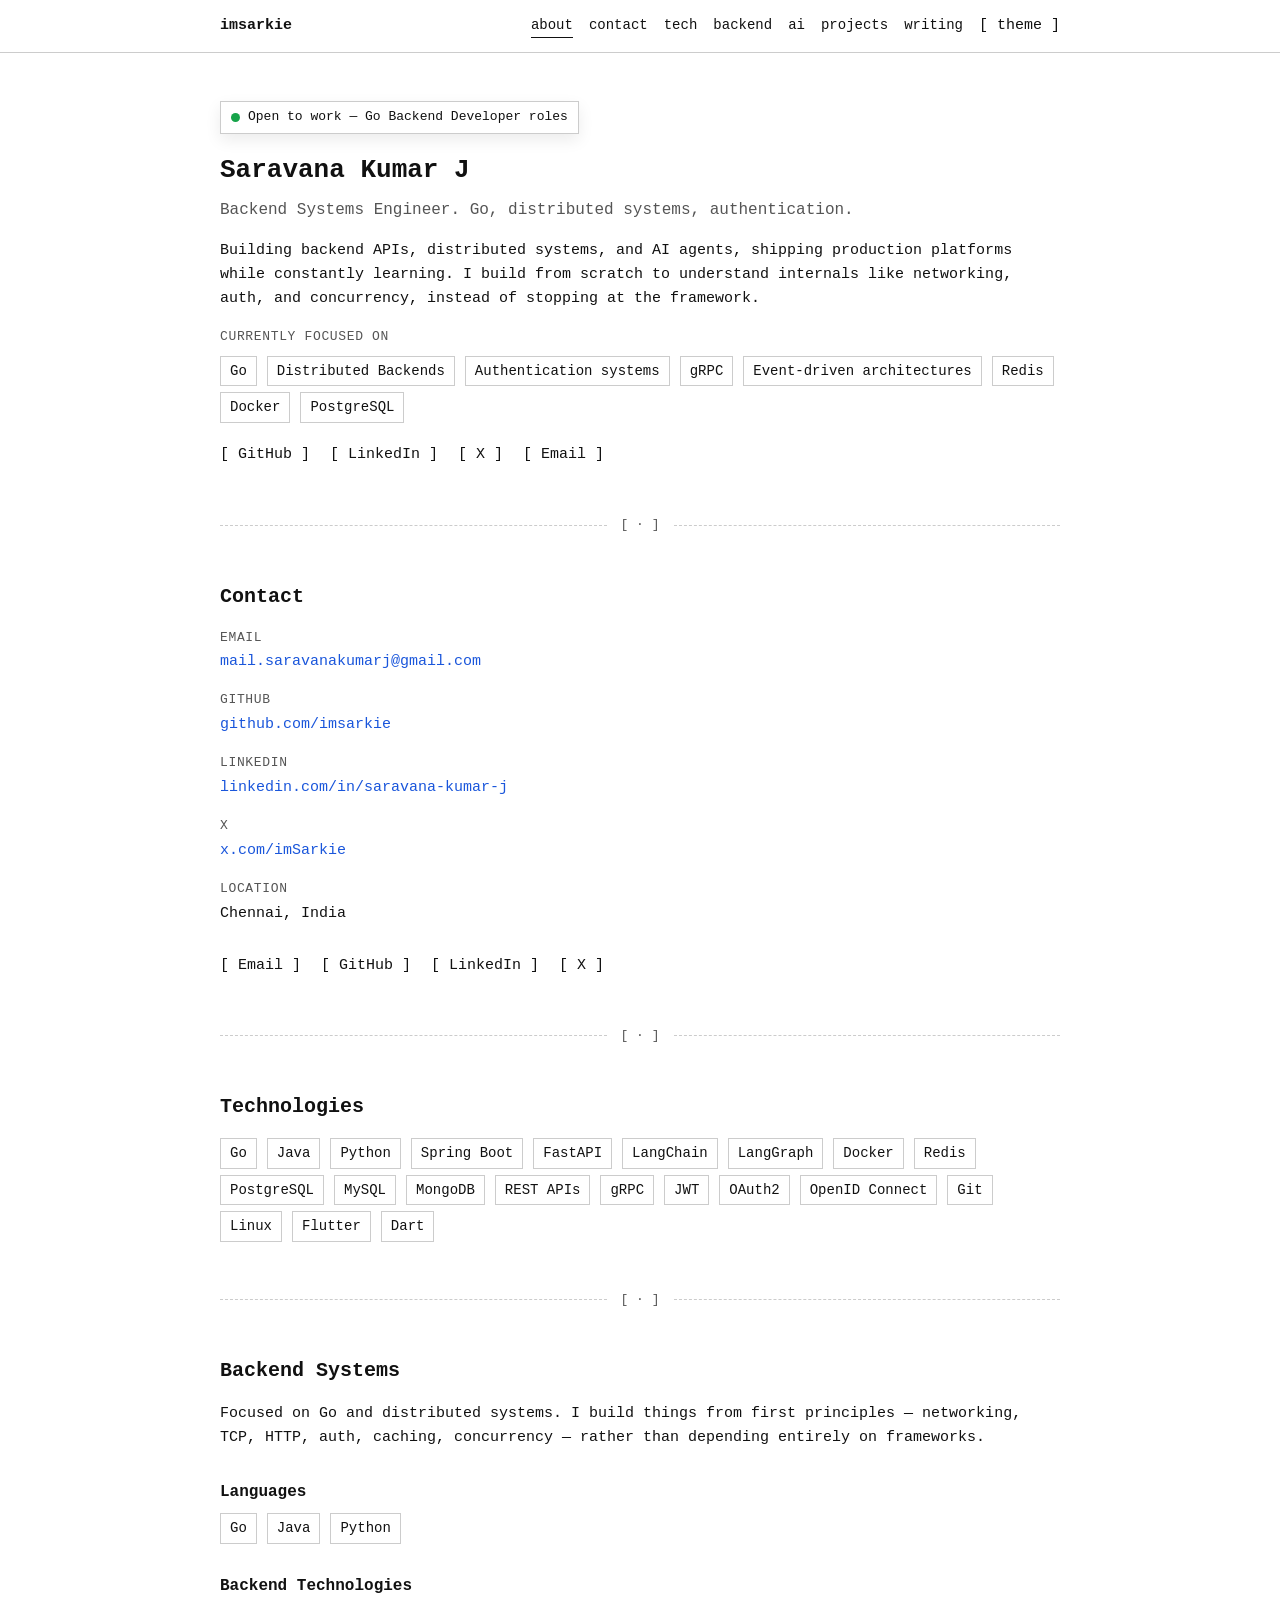
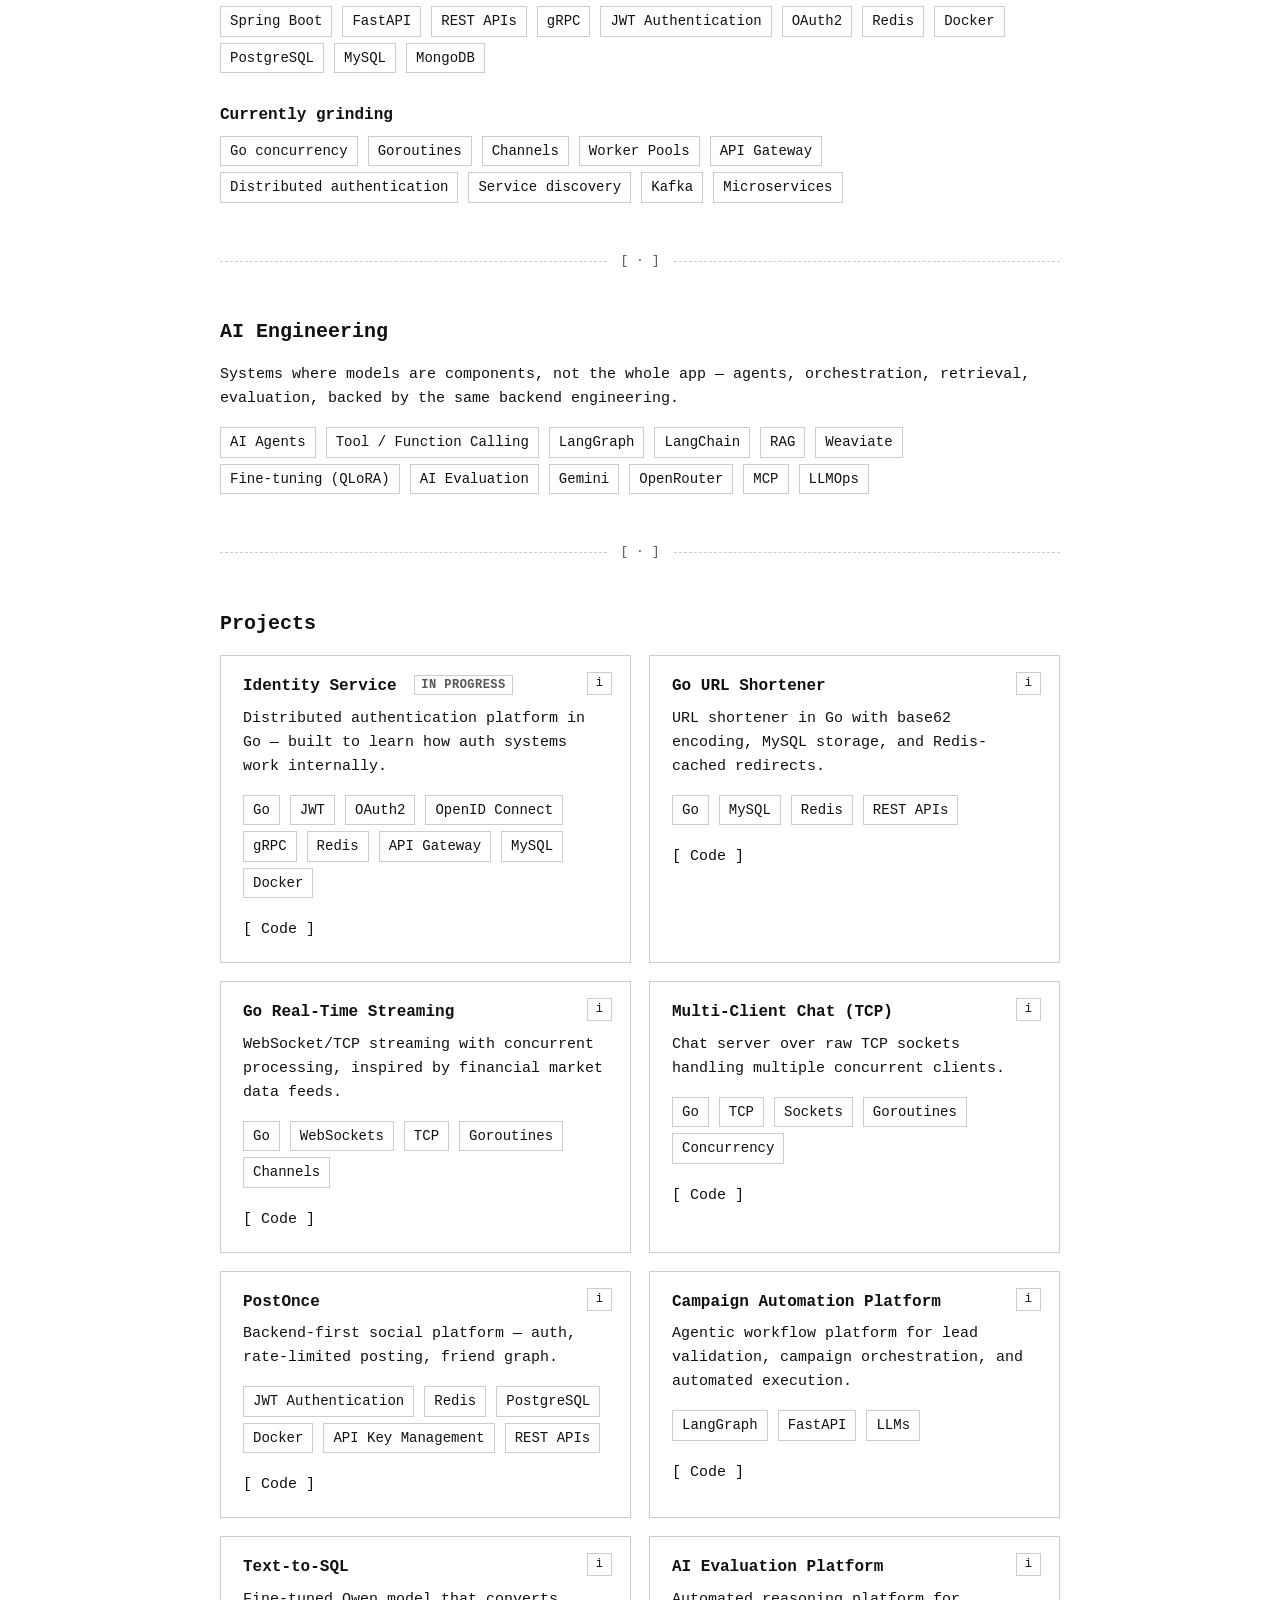
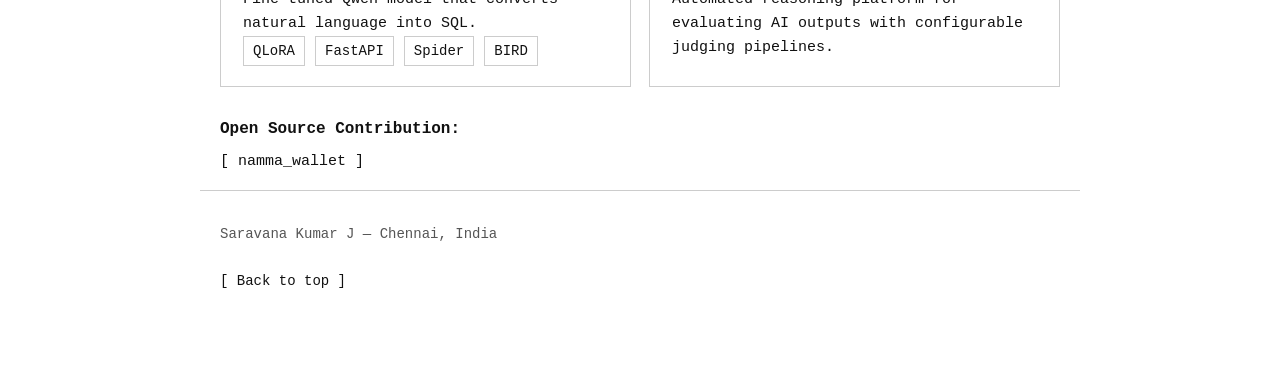
==== commit de8c3235: "project updated" ====
--- a/index.html
+++ b/index.html
@@ -3,7 +3,7 @@
 <head>
 <meta charset="UTF-8">
 <meta name="viewport" content="width=device-width, initial-scale=1.0">
-<title>Me - Saravana Kumar J [Open to Work]</title>
+<title>Saravana Kumar J [Open to Work]</title>
 <meta name="description" content="Saravana Kumar J — Backend Systems Engineer. Open to Go Backend Developer roles.">
 <link rel="stylesheet" href="styles.css">
 <script>
@@ -22,9 +22,9 @@
 
 <header class="site-header">
   <div class="wrap header-inner">
-    <a href="#top" class="logo">saravana kumar j</a>
+    <a href="#top" class="logo">imsarkie</a>
     <nav class="top-nav">
-      <a href="#about">about</a>
+      <a href="#top">about</a>
       <a href="#contact">contact</a>
       <a href="#technologies">tech</a>
       <a href="#backend">backend</a>
@@ -43,21 +43,7 @@
     <h1>Saravana Kumar J</h1>
     <p class="lead">Backend Systems Engineer. Go, distributed systems, authentication.</p>
 
-    <p>I build backend services and distributed systems, and apply the same systems thinking to AI engineering. I build from scratch to understand internals — networking, auth, concurrency — rather than stopping at the framework.</p>
-
-    <p class="btn-row">
-      <a class="btn" href="https://github.com/imsarkie" target="_blank" rel="noopener">[ GitHub ]</a>
-      <a class="btn" href="https://linkedin.com/in/saravana-kumar-j" target="_blank" rel="noopener">[ LinkedIn ]</a>
-      <a class="btn" href="https://x.com/imSarkie" target="_blank" rel="noopener">[ X ]</a>
-      <a class="btn" href="mailto:mail.saravanakumarj@gmail.com">[ Email ]</a>
-    </p>
-  </section>
-
-  <div class="divider"><span>[ · ]</span></div>
-
-  <section id="about" class="wrap">
-    <h2>About</h2>
-    <p>Self-taught by building — backend APIs, distributed systems, AI agents, production platforms — instead of tutorials.</p>
+    <p>Building backend APIs, distributed systems, and AI agents, shipping production platforms while constantly learning. I build from scratch to understand internals like networking, auth, and concurrency, instead of stopping at the framework.</p>
 
     <p class="section-label">Currently focused on</p>
     <ul class="grid-list">
@@ -70,6 +56,13 @@
       <li>Docker</li>
       <li>PostgreSQL</li>
     </ul>
+
+    <p class="btn-row">
+      <a class="btn" href="https://github.com/imsarkie" target="_blank" rel="noopener">[ GitHub ]</a>
+      <a class="btn" href="https://linkedin.com/in/saravana-kumar-j" target="_blank" rel="noopener">[ LinkedIn ]</a>
+      <a class="btn" href="https://x.com/imSarkie" target="_blank" rel="noopener">[ X ]</a>
+      <a class="btn" href="mailto:mail.saravanakumarj@gmail.com">[ Email ]</a>
+    </p>
   </section>
 
   <div class="divider"><span>[ · ]</span></div>
@@ -159,7 +152,7 @@
       <li>MongoDB</li>
     </ul>
 
-    <h3>Currently Interested in</h3>
+    <h3>Currently grinding</h3>
     <ul class="grid-list">
       <li>Go concurrency</li>
       <li>Goroutines</li>
@@ -198,7 +191,7 @@
   <div class="divider"><span>[ · ]</span></div>
 
   <section id="projects" class="wrap">
-    <h2>Featured Projects</h2>
+    <h2>Projects</h2>
 
     <div class="project-grid">
       <article class="project" data-detail="Implements the OAuth2 and OpenID Connect flows directly instead of relying on a hosted identity provider — authorization code flow, token issuance, and refresh rotation. Redis backs short-lived session and token-blacklist lookups; MySQL stores user and client records. Services talk to each other over gRPC behind an API gateway that handles routing and token verification.">
@@ -219,6 +212,19 @@
         <p class="btn-row"><a class="btn" href="https://github.com/imsarkie/go-auth-service" target="_blank" rel="noopener">[ Code ]</a></p>
       </article>
 
+      <article class="project" data-detail="Long URLs are encoded to base62 short codes, with an option to supply a custom code instead. MySQL persists the URL mappings while Redis caches lookups so redirects skip the database on repeat hits. A minimal web UI on top of the REST API lets you shorten and try links without a client.">
+        <h3>Go URL Shortener</h3>
+        <button type="button" class="project-info-btn" aria-label="View project details">i</button>
+        <p>URL shortener in Go with base62 encoding, MySQL storage, and Redis-cached redirects.</p>
+        <ul class="grid-list">
+          <li>Go</li>
+          <li>MySQL</li>
+          <li>Redis</li>
+          <li>REST APIs</li>
+        </ul>
+        <p class="btn-row"><a class="btn" href="https://github.com/imsarkie/go-url-shortner" target="_blank" rel="noopener">[ Code ]</a></p>
+      </article>
+
       <article class="project" data-detail="Each client connection runs on its own goroutine, with channels fanning data out from a central broadcaster without blocking readers. The WebSocket layer sits on top of a raw TCP listener, modeled after how exchange market-data feeds push continuous ticks to many subscribers concurrently.">
         <h3>Go Real-Time Streaming</h3>
         <button type="button" class="project-info-btn" aria-label="View project details">i</button>
@@ -297,7 +303,7 @@
       <p class="project-detail-hint">Hover a project for details →</p>
     </aside>
 
-    <h3>Open Source</h3>
+    <h3>Open Source Contribution: </h3>
     <p class="btn-row"><a class="btn" href="https://github.com/imsarkie/namma_wallet" target="_blank" rel="noopener">[ namma_wallet ]</a></p>
   </section>
 
